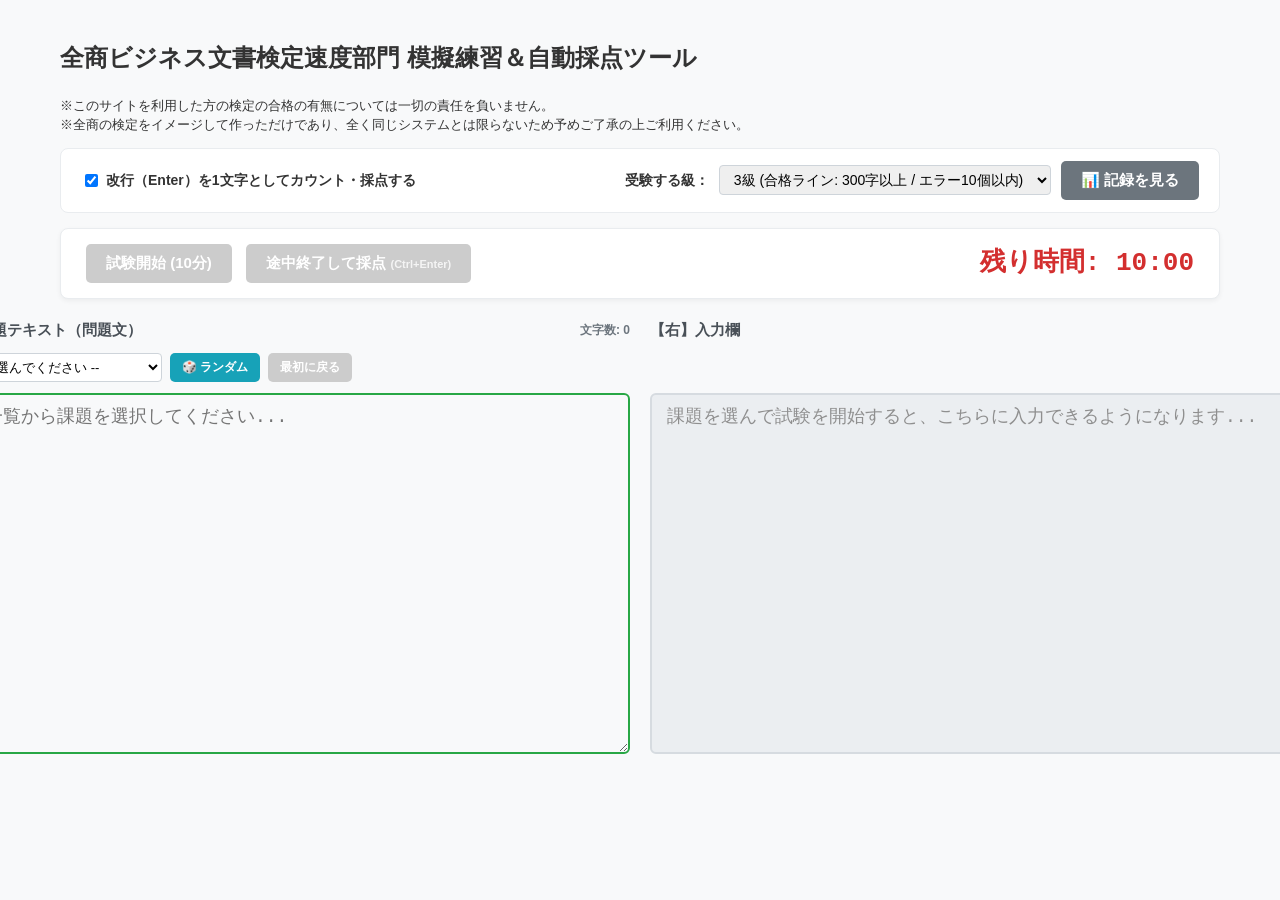
==== index.html @ 89af928d "Add files via upload" ====
<!DOCTYPE html>
<html lang="ja">

<head>
  <!--
  ==================================================
  全商速度検定 模擬練習＆自動採点ツール
  作成者: 田中孝治&池田虎太郎
  連絡先: tanaka.kouji.ox@m.ysn21.jp
  --------------------------------------------------
  【利用条件】
  ・本ツールは無償でご利用いただけますが、商用はさけてください。
  ・導入・ご利用を開始される際は、上記連絡先へ一言ご連絡をお願いいたします。
  ・学校環境に合わせたコードの改変はご自由にどうぞ。
  ・文字数やエラー数のカウントはあくまで目安です。完璧には作れないので・・・。
  ・（GitHub公開版）課題はWebページ上の一覧から選択する方式に改修。
  ==================================================
-->
  <meta charset="UTF-8">
  <meta name="author" content="山口県立徳山商工高等学校 田中孝治&池田虎太郎">
  <title>全商ビジネス文書検定 模擬練習＆自動採点ツール</title>
  <!-- 課題データ（data/tasks.js）と共通処理（js/common.js） -->
  <script src="data/tasks.js"></script>
  <script src="js/common.js"></script>
  <style>
    * {
      box-sizing: border-box;
    }

    body {
      font-family: "Helvetica Neue", Arial, "Hiragino Kaku Gothic ProN", "Hiragino Sans", Meiryo, sans-serif;
      padding: 20px;
      margin: 0 auto;
      max-width: 1200px;
      line-height: 1.5;
      background-color: #f8f9fa;
      color: #333;
    }

    .header-panel {
      display: flex;
      align-items: center;
      justify-content: space-between;
      margin-bottom: 20px;
      background: #ffffff;
      padding: 15px 25px;
      border-radius: 8px;
      box-shadow: 0 2px 5px rgba(0, 0, 0, 0.05);
      border: 1px solid #e9ecef;
    }


    /* カウントダウン強調表示 */
    #countdownOverlay {
      display: none;
      position: fixed;
      inset: 0;
      z-index: 9999;
      align-items: center;
      justify-content: center;
      background: rgba(255, 255, 255, 0.72);
      pointer-events: none;
    }

    #countdownBox {
      min-width: 360px;
      padding: 35px 55px 40px;
      text-align: center;
      background: #ffffff;
      border: 3px solid #d32f2f;
      border-radius: 18px;
      box-shadow: 0 8px 30px rgba(0, 0, 0, 0.18);
    }

    #countdownMessage {
      margin-bottom: 8px;
      font-size: 24px;
      font-weight: bold;
      color: #d32f2f;
    }

    #countdownNumber {
      font-size: 96px;
      line-height: 1;
      font-weight: 900;
      color: #d32f2f;
      font-family: monospace;
    }

    #timer {
      font-size: 26px;
      font-weight: bold;
      color: #d32f2f;
      font-family: monospace;
    }

    .btn {
      font-size: 15px;
      padding: 10px 20px;
      cursor: pointer;
      border-radius: 5px;
      border: none;
      font-weight: bold;
      transition: background-color 0.2s;
      color: white;
    }

    .btn-primary {
      background-color: #1976d2;
    }

    .btn-primary:hover {
      background-color: #1565c0;
    }

    .btn-primary:disabled {
      background-color: #ccc;
      cursor: not-allowed;
    }

    .btn-danger {
      background-color: #dc3545;
      margin-left: 10px;
    }

    .btn-danger:hover {
      background-color: #c82333;
    }

    .btn-danger:disabled {
      background-color: #ccc;
      cursor: not-allowed;
    }

    .btn-secondary {
      background-color: #6c757d;
    }

    .btn-secondary:hover {
      background-color: #5a6268;
    }

    .btn-secondary:disabled {
      background-color: #ccc;
      cursor: not-allowed;
    }

    .btn-success {
      background-color: #28a745;
    }

    .btn-success:hover {
      background-color: #218838;
    }

    .btn-info {
      background-color: #17a2b8;
    }

    .btn-info:hover {
      background-color: #138496;
    }

    .btn-info:disabled {
      background-color: #ccc;
      cursor: not-allowed;
    }

    .btn-warning-custom {
      background-color: #f39c12;
      color: white;
    }

    .btn-warning-custom:hover {
      background-color: #d68910;
    }

    .btn-warning-custom:disabled {
      background-color: #ccc;
      cursor: not-allowed;
    }

    input[type="file"] {
      font-size: 13px;
      color: #495057;
      background: #fff;
      padding: 5px;
      border: 1px solid #ced4da;
      border-radius: 4px;
      cursor: pointer;
    }

    input[type="file"]::file-selector-button {
      font-size: 13px;
      padding: 4px 10px;
      border-radius: 3px;
      border: none;
      background-color: #6c757d;
      color: white;
      cursor: pointer;
      margin-right: 8px;
      transition: background-color 0.2s;
    }

    input[type="file"]::file-selector-button:hover {
      background-color: #5a6268;
    }

    input[type="file"]:disabled {
      background-color: #e9ecef;
      cursor: not-allowed;
    }

    .settings-panel {
      margin-bottom: 15px;
      background: #fff;
      padding: 12px 20px;
      border-radius: 8px;
      border: 1px solid #e9ecef;
      display: flex;
      align-items: center;
      justify-content: space-between;
      flex-wrap: wrap;
      gap: 20px;
      font-size: 14px;
    }

    .settings-panel label {
      cursor: pointer;
      display: flex;
      align-items: center;
      gap: 5px;
      font-weight: bold;
    }

    .settings-panel select {
      padding: 5px 10px;
      font-size: 14px;
      border-radius: 4px;
      border: 1px solid #ced4da;
    }

    .cbt-container {
      display: flex;
      gap: 20px;
      width: 100%;
      justify-content: center;
    }

    .column {
      display: flex;
      flex-direction: column;
      flex: 1;
    }

    .column-title {
      font-weight: bold;
      margin-bottom: 8px;
      color: #495057;
      font-size: 15px;
      display: flex;
      justify-content: space-between;
      align-items: center;
      height: 23px;
    }

    .column-toolbar {
      margin-bottom: 8px;
      display: flex;
      gap: 8px;
      align-items: center;
      flex-wrap: wrap;
      height: 35px;
    }

    .column-toolbar select {
      padding: 5px 8px;
      font-size: 13px;
      border-radius: 4px;
      border: 1px solid #ced4da;
      background: #fff;
      min-width: 0;
      max-width: 230px;
      flex: 1;
    }

    .column-toolbar select:disabled {
      background-color: #e9ecef;
      cursor: not-allowed;
    }

    a.btn {
      text-decoration: none;
      display: inline-block;
    }

    textarea {
      width: calc(60ch + 30px + 20px) !important;
      height: 361px;
      font-size: 18px;
      line-height: 1.6;
      font-family: "MS Gothic", "MS ゴシック", "Osaka-mono", "Courier New", monospace;
      letter-spacing: 0;
      padding: 8px 15px;
      border: 2px solid #ced4da;
      border-radius: 6px;
      resize: vertical;
      white-space: pre-wrap;
      word-break: break-all;
      overflow-y: scroll;
      background-color: #ffffff;
    }

    #targetArea:read-only {
      background-color: #f8f9fa;
      color: #495057;
      border-color: #28a745;
    }

    #inputArea:focus {
      border-color: #1976d2;
      outline: none;
      box-shadow: 0 0 0 3px rgba(25, 118, 210, 0.25);
    }

    #inputArea:disabled {
      background-color: #e9ecef;
      opacity: 0.8;
    }

    #resultBox {
      margin-top: 25px;
      padding: 20px;
      background: #ffffff;
      border: 2px solid #28a745;
      border-radius: 8px;
      display: none;
      box-shadow: 0 4px 10px rgba(0, 0, 0, 0.05);
    }

    #resultBox h3 {
      margin-top: 0;
      color: #28a745;
      border-bottom: 2px solid #28a745;
      padding-bottom: 8px;
    }

    .result-grid {
      display: grid;
      grid-template-columns: repeat(auto-fit, minmax(200px, 1fr));
      gap: 15px;
      margin: 15px 0;
    }

    .result-card {
      background: #f8f9fa;
      padding: 12px;
      border-radius: 6px;
      border: 1px solid #e9ecef;
    }

    .result-card .label {
      font-size: 13px;
      color: #6c757d;
    }

    .result-card .value {
      font-size: 20px;
      font-weight: bold;
      color: #212529;
      margin-top: 5px;
    }

    .score-container {
      display: flex;
      gap: 15px;
      margin-top: 15px;
    }

    .score-box {
      flex: 2;
      font-size: 24px;
      color: #1976d2;
      font-weight: bold;
      background: #e3f2fd;
      padding: 15px;
      border-radius: 6px;
      text-align: center;
      border: 1px solid #bbdefb;
    }

    .pass-box {
      flex: 1;
      font-size: 24px;
      font-weight: bold;
      padding: 15px;
      border-radius: 6px;
      text-align: center;
      display: flex;
      align-items: center;
      justify-content: center;
      border: 1px solid #ccc;
    }

    .pass-pass {
      background-color: #d4edda;
      color: #155724;
      border-color: #c3e6cb;
    }

    .pass-fail {
      background-color: #f8d7da;
      color: #721c24;
      border-color: #f5c6cb;
    }

    .diff-section {
      margin-top: 20px;
      padding: 15px;
      background: #f8f9fa;
      border-radius: 6px;
      border: 1px solid #dee2e6;
    }

    .diff-title {
      font-weight: bold;
      margin-bottom: 10px;
      font-size: 15px;
    }

    .diff-box {
      font-family: "MS Gothic", "MS ゴシック", "Osaka-mono", monospace;
      font-size: 16px;
      line-height: 1.8;
      background: #fff;
      padding: 15px;
      border: 1px solid #ced4da;
      border-radius: 4px;
      white-space: pre-wrap;
      word-break: break-all;
      max-height: 300px;
      overflow-y: auto;
    }

    .err-mistake {
      background-color: #ffcdd2;
      color: #b71c1c;
      font-weight: bold;
      padding: 0 2px;
      border-radius: 2px;
      text-decoration: line-through;
    }

    .err-missing {
      background-color: #fff9c4;
      color: #f57f17;
      font-weight: bold;
      padding: 0 2px;
      border-radius: 2px;
    }

    .err-extra {
      background-color: #bbdefb;
      color: #0d47a1;
      font-weight: bold;
      padding: 0 2px;
      border-radius: 2px;
    }

    .legend {
      display: flex;
      gap: 15px;
      margin-bottom: 10px;
      font-size: 13px;
    }

    .legend-item {
      display: flex;
      align-items: center;
      gap: 5px;
    }

    .modal {
      display: none;
      position: fixed;
      z-index: 1000;
      left: 0;
      top: 0;
      width: 100%;
      height: 100%;
      background-color: rgba(0, 0, 0, 0.5);
      justify-content: center;
      align-items: center;
    }

    .modal-content {
      background-color: #fff;
      padding: 25px;
      border-radius: 8px;
      width: 95%;
      max-width: 900px;
      max-height: 80vh;
      overflow-y: auto;
      box-shadow: 0 4px 15px rgba(0, 0, 0, 0.2);
    }

    .modal-header {
      display: flex;
      justify-content: space-between;
      align-items: center;
      border-bottom: 1px solid #dee2e6;
      padding-bottom: 10px;
      margin-bottom: 15px;
    }

    .modal-header h3 {
      margin: 0;
      color: #333;
    }

    .close-btn {
      font-size: 24px;
      font-weight: bold;
      cursor: pointer;
      color: #aaa;
      border: none;
      background: none;
    }

    .close-btn:hover {
      color: #000;
    }

    .history-table {
      width: 100%;
      border-collapse: collapse;
      margin-top: 10px;
      font-size: 13px;
    }

    .history-table th,
    .history-table td {
      border: 1px solid #dee2e6;
      padding: 8px;
      text-align: center;
      white-space: nowrap;
    }

    .history-table th {
      background-color: #f1f3f5;
      color: #495057;
      white-space: nowrap;
    }

    .history-table tr:nth-child(even) {
      background-color: #f8f9fa;
    }

    @media (max-width: 900px) {
      .cbt-container {
        flex-direction: column;
        align-items: center;
      }

      textarea {
        width: 100% !important;
      }

      .score-container {
        flex-direction: column;
      }
    }
  </style>
</head>

<body>
  <!-- カウントダウン中のIME切り替え専用入力欄。画面には表示せず、IMEのフォーカスだけを受け取ります。 -->
  <input id="imeCheckInput" type="text" autocomplete="off" aria-hidden="true"
    style="position:fixed; left:-10000px; top:0; width:1px; height:1px; opacity:0; border:0; padding:0;"
    oninput="this.value='';" />

  <div id="countdownOverlay" aria-hidden="true">
    <div id="countdownBox">
      <div id="countdownMessage">用意…</div>
      <div id="countdownNumber">3</div>
      <div style="font-size: 16px; font-weight: bold; margin-top: 12px; color: #555;">日本語入力を確認してください</div>
    </div>
  </div>

  <h2>全商ビジネス文書検定速度部門 模擬練習＆自動採点ツール</h2>

  <p style="color: #333; font-size: 13px;">
    ※このサイトを利用した方の検定の合格の有無については一切の責任を負いません。
    <br>
    ※全商の検定をイメージして作っただけであり、全く同じシステムとは限らないため予めご了承の上ご利用ください。
  </p>

  <div class="settings-panel">
    <div style="display: flex; flex-direction: column; gap: 8px;">
      <label>
        <input type="checkbox" id="countNewline" checked onchange="updateTargetCount(); updateInputCount();">
        改行（Enter）を1文字としてカウント・採点する
      </label>
    </div>
    <div style="display: flex; align-items: center; gap: 10px; flex-wrap: wrap;">
      <label for="gradeSelect"><strong>受験する級：</strong></label>
      <select id="gradeSelect" onchange="onGradeChange()">
        <option value="3" selected>3級 (合格ライン: 300字以上 / エラー10個以内)</option>
        <option value="2">2級 (合格ライン: 450字以上 / エラー10個以内)</option>
        <option value="1">1級 (合格ライン: 700字以上 / エラー10個以内)</option>
      </select>
      <button class="btn btn-secondary" onclick="toggleHistoryModal()">📊 記録を見る</button>
    </div>
  </div>

  <div class="header-panel">
    <div>
      <button id="startBtn" class="btn btn-primary" onclick="startTest()" disabled>試験開始 (10分)</button>
      <button id="stopBtn" class="btn btn-danger" onclick="finishTest()" disabled>途中終了して採点 <span
          style="font-size: 11px; opacity: 0.8;">(Ctrl+Enter)</span></button>
      <button id="restartBtn" class="btn btn-success" onclick="restartTest()"
        style="display: none; margin-left: 10px;">もう一度練習する</button>
    </div>
    <div style="display: flex; flex-direction: column; align-items: flex-end; gap: 5px;">
      <div id="timer">残り時間: 10:00</div>
      <button id="continueBtn" class="btn btn-warning-custom" onclick="continueTyping()"
        style="display: none; font-size: 13px; padding: 4px 10px;">タイピングを続ける</button>
    </div>
  </div>

  <div class="cbt-container">
    <div class="column">
      <div class="column-title">
        <span>【左】課題テキスト（問題文）</span>
        <span id="targetCharCount" style="font-size: 12px; color: #6c757d;">文字数: 0</span>
      </div>
      <div class="column-toolbar">
        <select id="taskSelect" onchange="onTaskChange()" aria-label="課題を選ぶ"></select>
        <button id="randomBtn" class="btn btn-info" onclick="pickRandomTask()" style="font-size: 12px; padding: 6px 12px;">🎲 ランダム</button>
        <button id="backToStartBtn" class="btn btn-warning-custom" onclick="resetToTestStart()" disabled
          style="font-size: 12px; padding: 6px 12px;">最初に戻る</button>
      </div>
      <textarea id="targetArea" placeholder="上の一覧から課題を選択してください..." readonly></textarea>
    </div>

    <div class="column">
      <div class="column-title">
        <span>【右】入力欄</span>
        <span id="inputCharCount" style="font-size: 12px; color: #6c757d;">文字数: 0</span>
      </div>
      <div class="column-toolbar" style="visibility: hidden;"></div>
      <textarea id="inputArea" placeholder="課題を選んで試験を開始すると、こちらに入力できるようになります..." disabled oninput="updateInputCount()"
        onkeyup="checkAutoScroll()" onclick="checkAutoScroll()"
        onpaste="return false;" oncopy="return false;" oncut="return false;" oncontextmenu="return false;"></textarea>
    </div>
  </div>

  <div id="resultBox">
    <h3>【採点結果】</h3>
    <p id="statusText" style="font-weight: bold; font-size: 16px;"></p>

    <div class="result-grid">
      <div class="result-card">
        <div class="label">純字数（得点）</div>
        <div class="value"><span id="resTotal">0</span> 文字</div>
      </div>
      <div class="result-card" style="border-color: #f5c6cb; background-color: #f8d7da;">
        <div class="label" style="color: #721c24;">総エラー数（減点）</div>
        <div class="value" style="color: #721c24;"><span id="resErrors">0</span> 個</div>
      </div>
      <div class="result-card">
        <div class="label">総字数（打った文字数）</div>
        <div class="value"><span id="resInputLen">0</span> 文字</div>
      </div>
    </div>

    <div class="score-container">
      <div class="score-box">
        得点: <span id="finalScore">0</span> 文字
      </div>
      <div id="passBox" class="pass-box">
        判定: <span id="passStatus">-</span>
      </div>
    </div>

    <div class="diff-section">
      <div class="diff-title">【入力結果のエラー照合】</div>
      <div class="legend">
        <div class="legend-item"><span class="err-mistake">赤色</span>：誤字 (間違えて打ち込んだ文字)</div>
        <div class="legend-item"><span class="err-missing">黄色</span>：脱字 (抜け落ちた問題文の文字)</div>
        <div class="legend-item"><span class="err-extra">青色</span>：余分字 (余分に入力された文字)</div>
      </div>
      <div id="diffDisplay" class="diff-box"></div>
    </div>

    <p style="font-size: 13px; color: #666; margin-top: 10px; text-align: center;">
      ※得点 ＝ 総字数 − (エラー数 × 1)<br>
      ※エラー数が10個以内かつ総字数が選択した級の基準字数−10字（3級:300字, 2級:450字, 1級:700字）以上だと合格となります。<br>
      ※エラー判定は必ずしも合っているとは限りません。予めご了承ください。
    </p>
  </div>

  <div id="historyModal" class="modal">
    <div class="modal-content">
      <div class="modal-header">
        <h3>過去の練習記録一覧</h3>
        <button class="close-btn" onclick="toggleHistoryModal()">&times;</button>
      </div>
      <div id="historyBody"></div>
      <div style="margin-top: 20px; text-align: right;">
        <button class="btn btn-danger" onclick="clearHistory()"
          style="font-size: 13px; padding: 6px 12px;">記録をすべて削除</button>
      </div>
    </div>
  </div>

  <div id="customAlertModal" class="modal">
    <div class="modal-content" style="max-width: 440px;">
      <div class="modal-header">
        <h3 id="customAlertTitle">お知らせ</h3>
      </div>
      <p id="customAlertMessage" style="white-space: pre-wrap; font-size: 14px; line-height: 1.8; margin: 0;"></p>
      <div style="margin-top: 22px; text-align: right; display: flex; gap: 10px; justify-content: flex-end;">
        <button id="customAlertCancelBtn" class="btn btn-secondary" style="display:none;">キャンセル</button>
        <button id="customAlertOkBtn" class="btn btn-primary">OK</button>
      </div>
    </div>
  </div>

  <div id="mirrorDiv" style="position:absolute; top:-9999px; left:-9999px; visibility:hidden; white-space:pre-wrap; word-break:break-all;"></div>

  <script>
    let timeLeft = 600;
    let timerId = null;
    let readyInterval = null;
    let currentSourceLabel = "";
    let isTargetLocked = false;
    let isTimeUp = false;
    let targetScrollBlockIndex = 0;
    let checkpointRecordSaved = false;

    // ==================================================
    // オリジナルのアラート／確認ダイアログ（ブラウザ標準の alert / confirm の代わり）
    // ==================================================
    function showCustomModal(message, isConfirm, title) {
      return new Promise((resolve) => {
        const modal = document.getElementById("customAlertModal");
        const titleEl = document.getElementById("customAlertTitle");
        const msgEl = document.getElementById("customAlertMessage");
        const okBtn = document.getElementById("customAlertOkBtn");
        const cancelBtn = document.getElementById("customAlertCancelBtn");

        titleEl.innerText = title || (isConfirm ? "確認" : "お知らせ");
        msgEl.innerText = message;
        cancelBtn.style.display = isConfirm ? "inline-block" : "none";
        modal.style.display = "flex";

        function cleanup(result) {
          modal.style.display = "none";
          okBtn.removeEventListener("click", onOk);
          cancelBtn.removeEventListener("click", onCancel);
          resolve(result);
        }
        function onOk() { cleanup(true); }
        function onCancel() { cleanup(false); }

        okBtn.addEventListener("click", onOk);
        cancelBtn.addEventListener("click", onCancel);
        okBtn.focus();
      });
    }

    function customAlert(message, title) {
      return showCustomModal(message, false, title);
    }

    function customConfirm(message, title) {
      return showCustomModal(message, true, title);
    }

    document.addEventListener("DOMContentLoaded", () => {
      populateTaskSelect("");
      applyTaskFromUrl();

      const targetArea = document.getElementById("targetArea");
      const inputArea = document.getElementById("inputArea");
      let isSyncing = false;

      const observer = new ResizeObserver(entries => {
        if (isSyncing) return;
        for (let entry of entries) {
          isSyncing = true;
          const currentHeight = entry.target.style.height;
          if (entry.target === targetArea) {
            inputArea.style.height = currentHeight;
          } else {
            targetArea.style.height = currentHeight;
          }
          requestAnimationFrame(() => {
            isSyncing = false;
          });
        }
      });

      observer.observe(targetArea);
      observer.observe(inputArea);

      // ==================================================
      // 採点後の見比べ用：スクロール同期
      // 入力欄が無効化されている間（＝タイピング中ではなく、
      // 結果を見比べている間）は、どちらかをスクロールすると
      // もう一方も同じ位置まで一緒にスクロールする。
      // タイピング中（inputAreaが有効な間）は、既存の
      // checkAutoScroll()による自動追従を優先するため同期しない。
      //
      // ※以前はグローバルな1つのフラグで「同期処理中は両方の
      //   scrollイベントを無視」していたため、素早く連続して
      //   スクロールされた際にユーザー操作によるscrollイベントまで
      //   取り逃してしまい、ラグ（ズレ）が生じていた。
      //   ここでは「自分がプログラムで書き込んだ直後の1回分の
      //   scrollイベントだけ」を無視する方式にし、遅延なく
      //   即時・確実に同じ位置まで反映されるようにしている。
      // ==================================================
      let ignoreNextTargetScroll = false;
      let ignoreNextInputScroll = false;

      targetArea.addEventListener("scroll", () => {
        if (ignoreNextTargetScroll) {
          ignoreNextTargetScroll = false;
          return;
        }
        if (!inputArea.disabled) return;
        ignoreNextInputScroll = true;
        inputArea.scrollTop = targetArea.scrollTop;
      });

      inputArea.addEventListener("scroll", () => {
        if (ignoreNextInputScroll) {
          ignoreNextInputScroll = false;
          return;
        }
        if (!inputArea.disabled) return;
        ignoreNextTargetScroll = true;
        targetArea.scrollTop = inputArea.scrollTop;
      });

      document.addEventListener("keydown", (e) => {
        if (e.ctrlKey && e.key === "Enter") {
          const stopBtn = document.getElementById("stopBtn");
          if (!stopBtn.disabled && stopBtn.style.display !== "none") {
            e.preventDefault();
            finishTest();
          }
        }
      });
    });

    // ==================================================
    // 課題の選択（data/tasks.js の課題をWeb上で選ぶ）
    // value の形式:  "b:<級>:<番号>"
    // ==================================================
    function getBuiltinTasks(grade) {
      const all = window.ZENSHO_TASKS || {};
      return all[String(grade)] || [];
    }

    function populateTaskSelect(selectedValue) {
      const sel = document.getElementById("taskSelect");
      const grade = parseInt(document.getElementById("gradeSelect").value, 10);
      sel.innerHTML = "";

      const first = document.createElement("option");
      first.value = "";
      first.textContent = "-- 課題を選んでください --";
      sel.appendChild(first);

      const tasks = getBuiltinTasks(grade);
      const g1 = document.createElement("optgroup");
      g1.label = `${grade}級の課題（${tasks.length}件）`;
      tasks.forEach(t => {
        const o = document.createElement("option");
        o.value = `b:${grade}:${t.no}`;
        o.textContent = `第${t.no}回`;
        g1.appendChild(o);
      });
      sel.appendChild(g1);

      sel.value = selectedValue || "";
      if (sel.value !== (selectedValue || "")) sel.value = "";
    }

    function setSelectorsDisabled(disabled) {
      ["taskSelect", "gradeSelect", "randomBtn"].forEach(id => {
        document.getElementById(id).disabled = disabled;
      });
    }

    function clearTarget() {
      document.getElementById("targetArea").value = "";
      currentSourceLabel = "";
      isTargetLocked = false;
      document.getElementById("startBtn").disabled = true;
      updateTargetCount();
    }

    // 級を変えたら、その級の課題一覧に切り替える
    function onGradeChange() {
      populateTaskSelect("");
      clearTarget();
    }

    function onTaskChange() {
      const value = document.getElementById("taskSelect").value;
      if (!value) {
        clearTarget();
        return;
      }
      const parts = value.split(":");
      if (parts[0] === "b") {
        const grade = parseInt(parts[1], 10);
        const task = getBuiltinTasks(grade).find(t => t.no === parts[2]);
        if (!task) { clearTarget(); return; }
        applyTarget(task.text, `第${task.no}回`);
      }
    }

    function pickRandomTask() {
      const grade = parseInt(document.getElementById("gradeSelect").value, 10);
      const tasks = getBuiltinTasks(grade);
      if (tasks.length === 0) return;
      const t = tasks[Math.floor(Math.random() * tasks.length)];
      document.getElementById("taskSelect").value = `b:${grade}:${t.no}`;
      onTaskChange();
    }

    // 課題文を整えて左欄に表示し、試験開始できる状態にする。
    function applyTarget(rawText, label) {
      const area = document.getElementById("targetArea");
      area.value = ZenshoCommon.prepareTarget(rawText);
      area.scrollTop = 0;
      updateTargetCount();

      currentSourceLabel = label;
      isTargetLocked = true;
      document.getElementById("startBtn").disabled = false;
    }

    // URLの ?task=b:3:01 で課題を直接指定できる
    function applyTaskFromUrl() {
      const value = new URLSearchParams(location.search).get("task");
      if (!value) return;
      if (value.startsWith("b:")) {
        const g = value.split(":")[1];
        if (["1", "2", "3"].includes(g)) document.getElementById("gradeSelect").value = g;
      }
      populateTaskSelect(value);
      if (document.getElementById("taskSelect").value) onTaskChange();
    }

    function getNormalizedText(elementId) {
      const countNewline = document.getElementById("countNewline").checked;
      let text = document.getElementById(elementId).value;
      if (!countNewline) {
        text = text.replace(/\r?\n/g, "");
      } else {
        text = text.replace(/\r\n/g, "\n").replace(/\r/g, "\n");
      }
      return text;
    }

    function updateTargetCount() {
      const text = getNormalizedText("targetArea");
      document.getElementById("targetCharCount").innerText = `文字数: ${text.length}`;
    }

    function getCurrentCursorLineIndex(textarea) {
      const mirror = document.getElementById("mirrorDiv");
      const computed = window.getComputedStyle(textarea);

      mirror.style.width = computed.width;
      mirror.style.fontFamily = computed.fontFamily;
      mirror.style.fontSize = computed.fontSize;
      mirror.style.lineHeight = computed.lineHeight;
      mirror.style.padding = computed.padding;
      mirror.style.border = computed.border;
      mirror.style.boxSizing = computed.boxSizing;

      const caretPos = textarea.selectionStart !== undefined ? textarea.selectionStart : textarea.value.length;
      const textBefore = textarea.value.substring(0, caretPos);

      mirror.textContent = textBefore;
      const span = document.createElement("span");
      span.textContent = "|";
      mirror.appendChild(span);

      const fontSize = parseFloat(computed.fontSize);
      const lineHeight = computed.lineHeight === "normal" ? fontSize * 1.6 : parseFloat(computed.lineHeight);
      const spanTop = span.offsetTop - parseFloat(computed.paddingTop || 0);
      const currentLineIndex = Math.max(0, Math.round(spanTop / lineHeight));

      return currentLineIndex;
    }

    function checkAutoScroll() {
      const inputArea = document.getElementById("inputArea");
      const targetArea = document.getElementById("targetArea");

      const computed = window.getComputedStyle(inputArea);
      const fontSize = parseFloat(computed.fontSize);
      const lineHeight = computed.lineHeight === "normal" ? fontSize * 1.6 : parseFloat(computed.lineHeight);

      const paddingTop = parseFloat(computed.paddingTop || 0);
      const paddingBottom = parseFloat(computed.paddingBottom || 0);
      const visibleHeight = inputArea.clientHeight - paddingTop - paddingBottom;
      const visibleLines = Math.max(1, Math.floor(visibleHeight / lineHeight));

      const currentLineIndex = getCurrentCursorLineIndex(inputArea);

      const overflowLines = currentLineIndex - (visibleLines - 1);

      let requiredBlock = 0;
      if (overflowLines > 0) {
        requiredBlock = Math.ceil(overflowLines / 4);
      }

      // ブロック単位の計算には端数の誤差が出ることがあるため、
      // スクロール可能な最大値でクランプし、下端を必ず超えないようにする
      const maxScrollTop = Math.max(0, targetArea.scrollHeight - targetArea.clientHeight);
      let targetScrollTop = Math.min(requiredBlock * 4 * lineHeight, maxScrollTop);

      // 自動スクロールは常に4行ずつ行う。
      // 入力末尾に到達しても一気に最下部へ移動せず、
      // 4行分ずつ順番にスクロールする。

      if (requiredBlock !== targetScrollBlockIndex || Math.round(targetArea.scrollTop) !== Math.round(targetScrollTop)) {
        targetScrollBlockIndex = requiredBlock;
        targetArea.scrollTo({
          top: targetScrollTop,
          behavior: 'smooth'
        });
      }
    }

    function updateInputCount() {
      const text = getNormalizedText("inputArea");
      document.getElementById("inputCharCount").innerText = `文字数: ${text.length}`;
      checkAutoScroll();
    }

    function startTest() {
      if (!isTargetLocked) {
        customAlert("Wordファイルを選択してください。");
        return;
      }

      document.getElementById("startBtn").disabled = true;
      document.getElementById("stopBtn").disabled = true;
      document.getElementById("backToStartBtn").disabled = false;
      document.getElementById("restartBtn").style.display = "none";
      document.getElementById("continueBtn").style.display = "none";
      setSelectorsDisabled(true);
      document.getElementById("countNewline").disabled = true;
      document.getElementById("inputArea").value = "";
      document.getElementById("targetArea").scrollTop = 0;
      document.getElementById("inputArea").scrollTop = 0;
      targetScrollBlockIndex = 0;
      document.getElementById("resultBox").style.display = "none";
      updateInputCount();
      isTimeUp = false;
      checkpointRecordSaved = false;
      resetStopBtnLabel();

      // カウントダウン中は通常の入力欄ではなく、IME確認専用の入力欄に
      // フォーカスを移します。これにより「半角/全角」キーでIMEを切り替えられます。
      // 入力された文字は即座に消すため、練習本文には入りません。
      const inputArea = document.getElementById("inputArea");
      const imeCheckInput = document.getElementById("imeCheckInput");
      inputArea.disabled = true;
      inputArea.readOnly = false;
      imeCheckInput.value = "";
      imeCheckInput.focus();

      let countdown = 3;
      const countdownOverlay = document.getElementById("countdownOverlay");
      const countdownNumber = document.getElementById("countdownNumber");
      countdownOverlay.style.display = "flex";
      countdownNumber.innerText = countdown;
      document.getElementById("timer").innerText = `用意... ${countdown}（日本語入力を確認）`;

      readyInterval = setInterval(() => {
        countdown--;
        if (countdown > 0) {
          countdownNumber.innerText = countdown;
          document.getElementById("timer").innerText = `用意... ${countdown}（日本語入力を確認）`;
        } else {
          clearInterval(readyInterval);
          readyInterval = null;
          countdownOverlay.style.display = "none";
          timeLeft = 600;
          document.getElementById("timer").innerText = "残り時間: 10:00";
          document.getElementById("inputArea").disabled = false;
          document.getElementById("inputArea").readOnly = false;
          document.getElementById("stopBtn").disabled = false;
          document.getElementById("backToStartBtn").disabled = false;
          document.getElementById("inputArea").focus();

          timerId = setInterval(updateTimer, 1000);
        }
      }, 1000);
    }

    function updateTimer() {
      timeLeft--;

      if (timeLeft >= 0) {
        let min = Math.floor(timeLeft / 60);
        let sec = timeLeft % 60;
        document.getElementById("timer").innerText = `残り時間: ${min}:${sec < 10 ? '0' : ''}${sec}`;
      } else {
        let overSeconds = Math.abs(timeLeft);
        let min = Math.floor(overSeconds / 60);
        let sec = overSeconds % 60;
        document.getElementById("timer").innerText = `超過時間: ${min}:${sec < 10 ? '0' : ''}${sec}`;
      }

      if (timeLeft === 0) {
        // 10分経過時点でいったんタイピングを停止し、
        // その時点の内容で自動的に採点する。
        // 続きを打つかどうかは「タイピングを続ける」ボタンが押されるまで待つ。
        isTimeUp = true;
        if (timerId) {
          clearInterval(timerId);
          timerId = null;
        }
        document.getElementById("inputArea").disabled = true;
        document.getElementById("backToStartBtn").disabled = true;
        document.getElementById("continueBtn").style.display = "inline-block";

        // 10分経過時点のチェックポイント採点（続けてタイピング可能な状態を維持する）
        finishTest(true, true);
      }
    }

    function resetToTestStart() {
      if (timerId) {
        clearInterval(timerId);
        timerId = null;
      }
      if (readyInterval) {
        clearInterval(readyInterval);
        readyInterval = null;
      }
      document.getElementById("countdownOverlay").style.display = "none";

      const inputArea = document.getElementById("inputArea");
      inputArea.value = "";
      inputArea.disabled = true;
      document.getElementById("targetArea").scrollTop = 0;
      inputArea.scrollTop = 0;
      targetScrollBlockIndex = 0;
      updateInputCount();

      timeLeft = 600;
      document.getElementById("timer").innerText = "残り時間: 10:00";

      document.getElementById("startBtn").style.display = "inline-block";
      document.getElementById("startBtn").disabled = false;
      document.getElementById("stopBtn").disabled = true;
      document.getElementById("backToStartBtn").disabled = true;
      document.getElementById("restartBtn").style.display = "none";
      document.getElementById("continueBtn").style.display = "none";
      document.getElementById("resultBox").style.display = "none";

      setSelectorsDisabled(false);
      document.getElementById("countNewline").disabled = false;
      isTimeUp = false;
      checkpointRecordSaved = false;
      resetStopBtnLabel();
    }

    function restartTest() {
      document.getElementById("inputArea").value = "";
      document.getElementById("inputArea").disabled = true;
      document.getElementById("targetArea").scrollTop = 0;
      document.getElementById("inputArea").scrollTop = 0;
      targetScrollBlockIndex = 0;
      updateInputCount();
      document.getElementById("resultBox").style.display = "none";
      document.getElementById("timer").innerText = "残り時間: 10:00";

      document.getElementById("startBtn").style.display = "inline-block";
      document.getElementById("startBtn").disabled = false;
      document.getElementById("stopBtn").style.display = "inline-block";
      document.getElementById("stopBtn").disabled = true;
      document.getElementById("backToStartBtn").disabled = true;
      document.getElementById("restartBtn").style.display = "none";
      document.getElementById("continueBtn").style.display = "none";

      setSelectorsDisabled(false);
      document.getElementById("countNewline").disabled = false;
      isTimeUp = false;
      checkpointRecordSaved = false;
      resetStopBtnLabel();
    }

    function continueTyping() {
      isTimeUp = false;
      document.getElementById("inputArea").disabled = false;
      document.getElementById("inputArea").focus();
      document.getElementById("continueBtn").style.display = "none";
      document.getElementById("stopBtn").disabled = false;
      document.getElementById("stopBtn").style.display = "inline-block";
      document.getElementById("backToStartBtn").disabled = false;
      document.getElementById("restartBtn").style.display = "none";

      // 続けてタイピングする場合は、直前の10分経過時点の採点結果をいったん隠す。
      document.getElementById("resultBox").style.display = "none";

      // 続けてタイピングしている間は「途中終了して採点」ではなく
      // 「終了して採点」という表記に変更する（既に10分は経過済みのため）。
      document.getElementById("stopBtn").innerHTML =
        '終了して採点 <span style="font-size: 11px; opacity: 0.8;">(Ctrl+Enter)</span>';

      // 「継続して打つ」が押されたら、超過時間のカウントを再開する。
      if (timerId) {
        clearInterval(timerId);
      }
      timerId = setInterval(updateTimer, 1000);
    }

    // 「終了して採点」に変更したボタン文言を、初期状態の
    // 「途中終了して採点」に戻す（新しい試験の開始時に使用）。
    function resetStopBtnLabel() {
      document.getElementById("stopBtn").innerHTML =
        '途中終了して採点 <span style="font-size: 11px; opacity: 0.8;">(Ctrl+Enter)</span>';
    }

    // 採点前に「お手本側と同じルール」で無駄な改行を自動削除する。
    // これにより、行末に誤ってEnterを押しただけの改行などが
    // エラーとしてカウントされないようにする。
    function normalizeInputBeforeScoring() {
      const inputArea = document.getElementById("inputArea");
      let text = inputArea.value;

      // 改行コードを統一
      text = ZenshoCommon.normalizeNewlines(text);

      // 課題文の整形時に使っている「無駄な改行」の削除ルールをそのまま使用
      text = ZenshoCommon.joinBrokenLines(text);

      // お手本側でも末尾の改行は削除しているため、入力側も削除
      text = text.replace(/\n+$/, "");

      inputArea.value = text;
      return text;
    }

    function finishTest(isTimeoutCall = false, atCheckpoint = false) {
      if (timerId) {
        clearInterval(timerId);
        timerId = null;
      }
      if (readyInterval) {
        clearInterval(readyInterval);
        readyInterval = null;
      }

      document.getElementById("inputArea").disabled = true;

      if (atCheckpoint) {
        // 10分経過時点のチェックポイント採点。
        // 「タイピングを続ける」で再開できる状態を保つため、
        // 開始・終了ボタンや課題ファイル欄の状態はここでは変更しない。
        document.getElementById("stopBtn").style.display = "none";
        document.getElementById("stopBtn").disabled = true;
        document.getElementById("backToStartBtn").disabled = true;
        document.getElementById("restartBtn").style.display = "inline-block";
        document.getElementById("continueBtn").style.display = "inline-block";
      } else {
        document.getElementById("startBtn").style.display = "inline-block";
        document.getElementById("startBtn").disabled = true;
        document.getElementById("stopBtn").style.display = "none";
        document.getElementById("backToStartBtn").disabled = true;
        document.getElementById("restartBtn").style.display = "inline-block";

        setSelectorsDisabled(false);
        document.getElementById("countNewline").disabled = false;
      }

      let timeString = "";
      let elapsed = 600 - timeLeft;
      let min = Math.floor(Math.abs(elapsed) / 60);
      let sec = Math.abs(elapsed) % 60;
      let minSecStr = `${min}:${sec < 10 ? '0' : ''}${sec}`;

      // 10分経過後に「タイピングを続ける」を押した場合、
      // timeLeft は 0 からマイナス方向へ進むため、
      // 超過時間は elapsed ではなく「10分を超えた分」だけを表示する。
      let overtimeSeconds = Math.max(0, Math.abs(timeLeft));
      let overtimeMin = Math.floor(overtimeSeconds / 60);
      let overtimeSec = overtimeSeconds % 60;
      let overtimeStr = `${overtimeMin}:${overtimeSec < 10 ? '0' : ''}${overtimeSec}`;

      if (atCheckpoint) {
        timeString = "10:00 (自動採点)";
        document.getElementById("timer").innerText = `かかった時間: ${timeString}`;
      } else if (elapsed <= 600 && !isTimeoutCall) {
        timeString = `${minSecStr} (途中終了)`;
        document.getElementById("timer").innerText = `かかった時間: ${timeString}`;
      } else {
        // 例：10分10秒経過 →「10:00 + 超過 00:10」
        timeString = `10:00 + 超過 ${overtimeStr}`;
        document.getElementById("timer").innerText = `合計時間: ${timeString}`;
      }

      const target = getNormalizedText("targetArea");
      // 途中終了・10分経過後の終了・10分経過後に継続してからの終了、
      // いずれの場合も採点直前に無駄な改行を自動削除する。
      normalizeInputBeforeScoring();
      const input = getNormalizedText("inputArea");
      updateInputCount();
      const selectedGrade = parseInt(document.getElementById("gradeSelect").value, 10);

      const result = scoreZenshoTyping(target, input, selectedGrade);

      document.getElementById("resTotal").innerText = result.pureLength;
      document.getElementById("resErrors").innerText = result.totalErrors;
      document.getElementById("resInputLen").innerText = result.inputLength;
      document.getElementById("finalScore").innerText = result.netSpeed;

      // 10分経過後に「タイピングを続ける」で継続入力してから採点した場合は、
      // 合否の判定そのものを行わない（正規の10分間で測っていないため）。
      const isOvertimeFinal = !atCheckpoint && (elapsed > 600 || isTimeoutCall);

      const passBox = document.getElementById("passBox");
      const passStatus = document.getElementById("passStatus");
      if (isOvertimeFinal) {
        passBox.className = "pass-box";
        passStatus.innerText = "-";
      } else if (result.isPass) {
        passBox.className = "pass-box pass-pass";
        passStatus.innerText = "合格";
      } else {
        passBox.className = "pass-box pass-fail";
        passStatus.innerText = "不合格";
      }

      document.getElementById("diffDisplay").innerHTML = result.diffHtml;

      document.getElementById("statusText").innerText = atCheckpoint
        ? "10分経過したため自動採点しました。続けて入力する場合は「タイピングを続ける」を押してください。"
        : (isOvertimeFinal ? "タイムアップ後の継続練習お疲れ様でした！" : "途中終了して採点しました。");
      document.getElementById("resultBox").style.display = "block";

      // 10分経過時点の自動採点記録を保存している場合、
      // その後に続けてタイピングして終了したときは、
      // 10分時点の記録を削除し、超過後の最終結果だけを残す。
      if (isOvertimeFinal && checkpointRecordSaved) {
        removeLatestCheckpointRecord();
      }

      saveRecord({
        date: new Date().toLocaleString(),
        source: `${currentSourceLabel} (${selectedGrade}級)`,
        timeStr: timeString,
        mistakes: result.mistakesCount,
        missing: result.missingCount,
        extra: result.extraCount,
        errors: result.totalErrors,
        scoreText: `${result.netSpeed}字`,
        passText: isOvertimeFinal ? "-" : (result.isPass ? "合格" : "不合格")
      });

      if (atCheckpoint) {
        checkpointRecordSaved = true;
      } else {
        checkpointRecordSaved = false;
      }
    }

    // このHTMLファイルの保存場所（URL）ごとに履歴を分けて保存するためのキーを生成する。
    // 同じファイル名でも、置いてある場所（パス）が違えば別の記録として扱われる。
    function getHistoryStorageKey() {
      return "zensho_typing_history::" + location.href;
    }

    function saveRecord(recordData) {
      let history = JSON.parse(localStorage.getItem(getHistoryStorageKey()) || "[]");
      history.unshift(recordData);
      localStorage.setItem(getHistoryStorageKey(), JSON.stringify(history));
    }

    function removeLatestCheckpointRecord() {
      let history = JSON.parse(localStorage.getItem(getHistoryStorageKey()) || "[]");

      // 直前に保存した「10:00 (自動採点)」の記録だけを削除する。
      // 課題名・級も一致させ、別の試験の記録は削除しない。
      const targetSource = `${currentSourceLabel} (${document.getElementById("gradeSelect").value}級)`;
      const index = history.findIndex(item =>
        item &&
        item.timeStr === "10:00 (自動採点)" &&
        item.source === targetSource
      );

      if (index !== -1) {
        history.splice(index, 1);
        localStorage.setItem(getHistoryStorageKey(), JSON.stringify(history));
      }
    }

    function toggleHistoryModal() {
      const modal = document.getElementById("historyModal");
      if (!modal) return;

      if (modal.style.display === "flex") {
        modal.style.display = "none";
      } else {
        try {
          renderHistoryTable();
        } catch (e) {
          console.error("履歴の描画中にエラーが発生しました:", e);
        }
        modal.style.display = "flex";
      }
    }

    function renderHistoryTable() {
      const historyBody = document.getElementById("historyBody");
      let history = JSON.parse(localStorage.getItem(getHistoryStorageKey()) || "[]");

      if (history.length === 0) {
        historyBody.innerHTML = "<p style='text-align: center; color: #666;'>まだ記録がありません。</p>";
        return;
      }

      let html = `
        <table class="history-table">
          <thead>
            <tr>
              <th>日時</th>
              <th>課題 / 級</th>
              <th>終了状態</th>
              <th>誤字</th>
              <th>脱字</th>
              <th>余分字</th>
              <th>総エラー</th>
              <th>得点（純字数）</th>
              <th>判定</th>
            </tr>
          </thead>
          <tbody>
      `;

      history.forEach(item => {
        let badgeColor = item.passText === "合格" ? "color: #155724; font-weight: bold;" :
          (item.passText === "不合格" ? "color: #721c24; font-weight: bold;" : "color: #6c757d; font-weight: bold;");
        html += `
          <tr>
            <td>${item.date || "-"}</td>
            <td style="text-align: left; word-break: break-all;">${escapeHtml(item.source || "-")}</td>
            <td>${item.timeStr || "-"}</td>
            <td>${item.mistakes || 0}</td>
            <td>${item.missing || 0}</td>
            <td>${item.extra || 0}</td>
            <td>${item.errors || 0}</td>
            <td><strong>${item.scoreText || "0字"}</strong></td>
            <td style="${badgeColor}">${item.passText || "-"}</td>
          </tr>
        `;
      });

      html += `</tbody></table>`;
      historyBody.innerHTML = html;
    }

    function clearHistory() {
      customConfirm("過去の記録をすべて削除してもよろしいですか？").then((ok) => {
        if (ok) {
          localStorage.removeItem(getHistoryStorageKey());
          renderHistoryTable();
        }
      });
    }

    function scoreZenshoTyping(target, input, grade) {
      if (input.length === 0) {
        return { pureLength: 0, totalErrors: 0, inputLength: 0, netSpeed: 0, mistakesCount: 0, missingCount: 0, extraCount: 0, isPass: false, diffHtml: "入力がありません。" };
      }

      let tIdx = 0;
      let iIdx = 0;
      let mLen = target.length;
      let iLen = input.length;

      let rawDiffItems = [];
      let mistakesCount = 0;
      let missingCount = 0;
      let extraCount = 0;

      while (iIdx < iLen || tIdx < mLen) {
        if (iIdx >= iLen && tIdx < mLen) {
          break;
        }

        if (tIdx < mLen && iIdx < iLen && target[tIdx] === input[iIdx]) {
          rawDiffItems.push({ type: 'match', text: input[iIdx] });
          tIdx++;
          iIdx++;
        } else {
          let foundInTarget = -1;
          let foundInInput = -1;
          let searchLimit = 5;

          for (let step = 1; step <= searchLimit; step++) {
            if (iIdx + step < iLen && tIdx < mLen && input[iIdx + step] === target[tIdx]) {
              foundInInput = step;
              break;
            }
            if (tIdx + step < mLen && iIdx < iLen && target[tIdx + step] === input[iIdx]) {
              foundInTarget = step;
              break;
            }
          }

          if (foundInInput !== -1 && (foundInTarget === -1 || foundInInput <= foundInTarget)) {
            for (let s = 0; s < foundInInput; s++) {
              extraCount++;
              rawDiffItems.push({ type: 'ins', text: input[iIdx] });
              iIdx++;
            }
          } else if (foundInTarget !== -1) {
            for (let s = 0; s < foundInTarget; s++) {
              missingCount++;
              rawDiffItems.push({ type: 'del', text: target[tIdx] });
              tIdx++;
            }
          } else {
            if (tIdx < mLen && iIdx < iLen) {
              mistakesCount++;
              rawDiffItems.push({ type: 'sub', text: input[iIdx], orig: target[tIdx] });
              tIdx++;
              iIdx++;
            } else if (iIdx < mLen) {
              extraCount++;
              rawDiffItems.push({ type: 'ins', text: input[iIdx] });
              iIdx++;
            }
          }
        }
      }

      let totalErrors = mistakesCount + missingCount + extraCount;
      let netSpeed = Math.max(0, iLen - totalErrors);
      let pureLength = netSpeed;

      let diffHtml = "";
      if (rawDiffItems.length > 0) {
        let currentGroup = { type: rawDiffItems[0].type, text: rawDiffItems[0].text, origs: [rawDiffItems[0].orig] };

        for (let idx = 1; idx < rawDiffItems.length; idx++) {
          let item = rawDiffItems[idx];
          if (item.type === currentGroup.type) {
            currentGroup.text += item.text;
            if (item.orig) currentGroup.origs.push(item.orig);
          } else {
            diffHtml += renderDiffGroup(currentGroup);
            currentGroup = { type: item.type, text: item.text, origs: [item.orig] };
          }
        }
        diffHtml += renderDiffGroup(currentGroup);
      }

      let requiredChars = 310;
      if (grade === 2) requiredChars = 460;
      if (grade === 1) requiredChars = 710;

      // 合格条件：打った文字数が（級の基準字数 − 10）以上、かつエラー数が10個以内。
      // （3級:300字以上, 2級:450字以上, 1級:700字以上）
      const isPass = (totalErrors <= 10) && (iLen >= requiredChars - 10);

      return {
        pureLength: pureLength,
        totalErrors: totalErrors,
        inputLength: iLen,
        netSpeed: netSpeed,
        mistakesCount: mistakesCount,
        missingCount: missingCount,
        extraCount: extraCount,
        isPass: isPass,
        diffHtml: diffHtml
      };
    }

    function renderDiffGroup(group) {
      if (group.type === 'match') {
        return escapeHtml(group.text);
      } else if (group.type === 'sub') {
        let origStr = group.origs.join("");
        return `<span class="err-mistake" title="誤字 (本来: ${escapeHtml(origStr)})">${escapeHtml(group.text)}</span>`;
      } else if (group.type === 'del') {
        return `<span class="err-missing" title="脱字">[抜け: ${escapeHtml(group.text)}]</span>`;
      } else if (group.type === 'ins') {
        return `<span class="err-extra" title="余分字">${escapeHtml(group.text)}</span>`;
      }
      return "";
    }

    function escapeHtml(str) {
      if (typeof str !== "string") str = String(str || "");
      if (str === "\n") return "↵<br>";
      return str
        .replace(/&/g, "&amp;")
        .replace(/</g, "&lt;")
        .replace(/>/g, "&gt;")
        .replace(/"/g, "&quot;")
        .replace(/'/g, "&#039;");
    }
  </script>

</body>

</html>
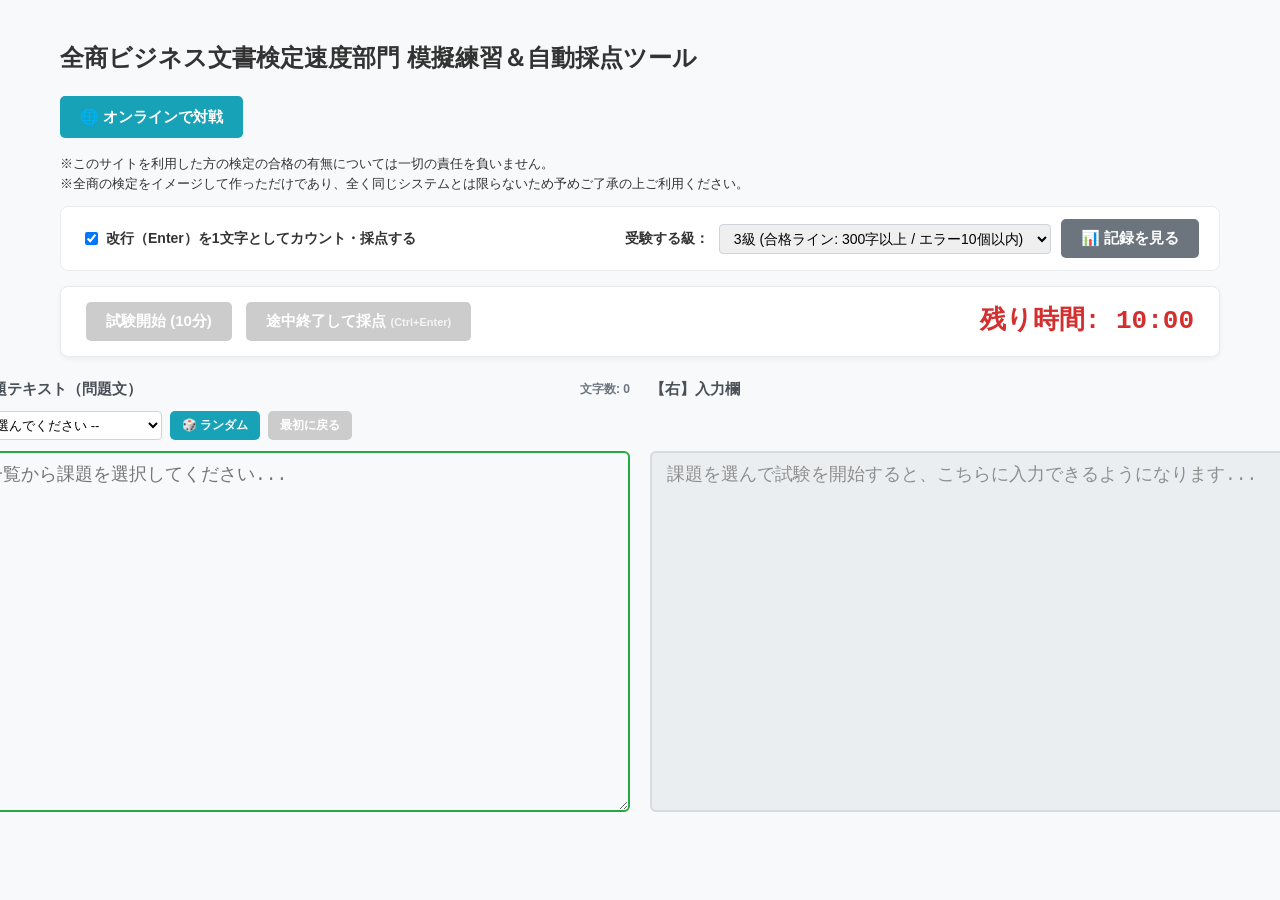
==== commit e5207fe8: "Add files via upload" ====
--- a/index.html
+++ b/index.html
@@ -588,6 +588,7 @@
   </div>
 
   <h2>全商ビジネス文書検定速度部門 模擬練習＆自動採点ツール</h2>
+  <p><a class="btn btn-info" href="online.html" style="display:inline-block;text-decoration:none;">🌐 オンラインで対戦</a></p>
 
   <p style="color: #333; font-size: 13px;">
     ※このサイトを利用した方の検定の合格の有無については一切の責任を負いません。
@@ -1619,4 +1620,4 @@
 
 </body>
 
-</html>+</html>
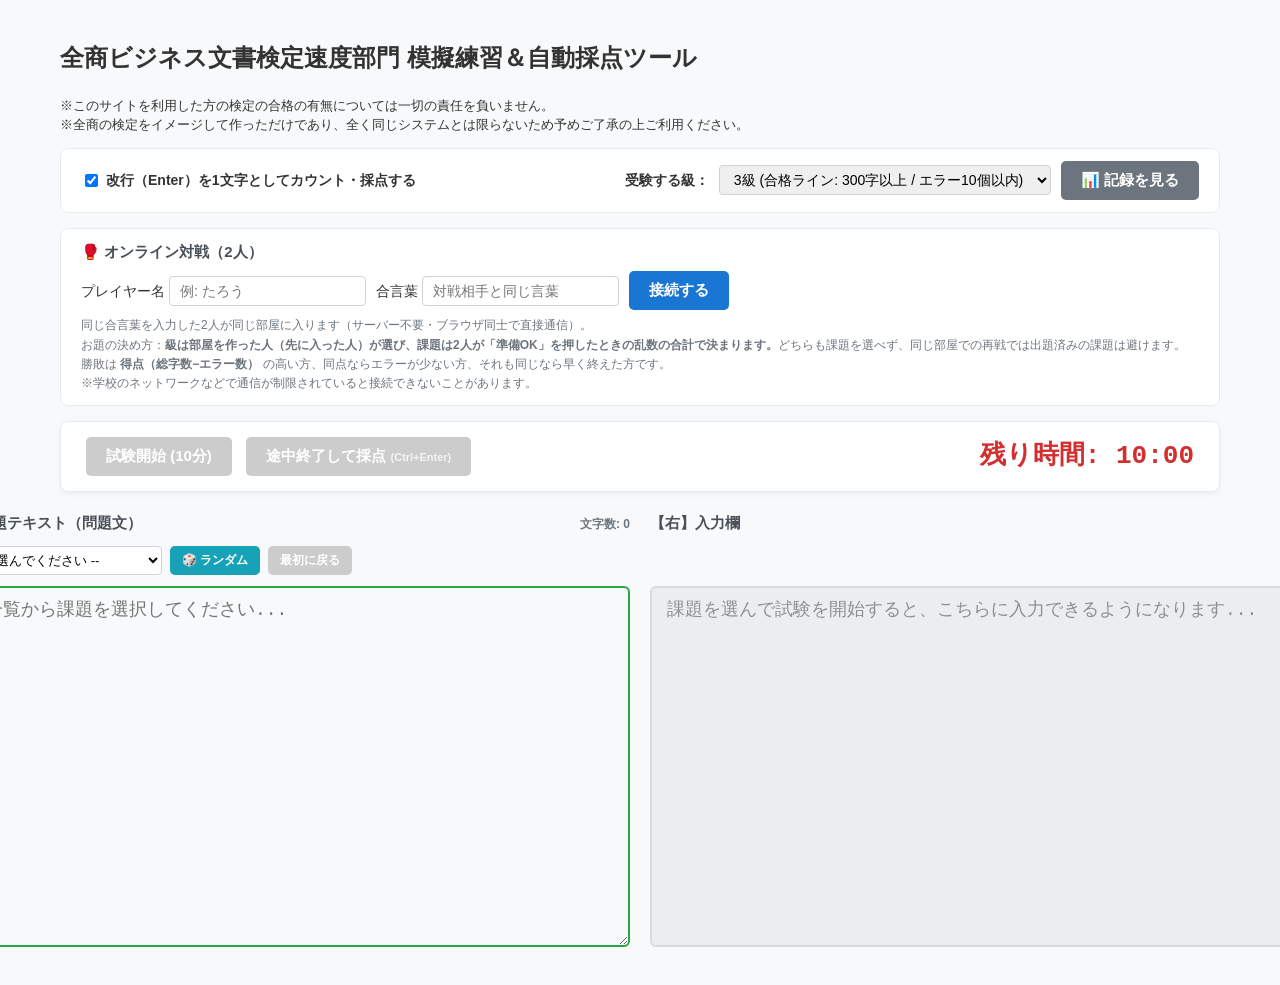
==== commit b9dd97e7: "Add files via upload" ====
--- a/index.html
+++ b/index.html
@@ -556,6 +556,185 @@
       background-color: #f8f9fa;
     }
 
+    /* ===== オンライン対戦 ===== */
+    .battle-panel {
+      margin-bottom: 15px;
+      background: #fff;
+      padding: 12px 20px;
+      border-radius: 8px;
+      border: 1px solid #e9ecef;
+      font-size: 14px;
+    }
+
+    .battle-panel h3 {
+      margin: 0 0 8px;
+      font-size: 15px;
+      color: #495057;
+    }
+
+    .battle-panel input[type="text"] {
+      font-size: 14px;
+      padding: 6px 10px;
+      border: 1px solid #ced4da;
+      border-radius: 4px;
+    }
+
+    .battle-row {
+      display: flex;
+      align-items: center;
+      gap: 10px;
+      flex-wrap: wrap;
+      margin: 6px 0;
+    }
+
+    .battle-hint {
+      font-size: 12px;
+      color: #6c757d;
+      margin: 6px 0 0;
+      line-height: 1.6;
+    }
+
+    .battle-vs {
+      font-size: 18px;
+      font-weight: bold;
+    }
+
+    .battle-vs .me {
+      color: #1976d2;
+    }
+
+    .battle-vs .opp {
+      color: #d32f2f;
+    }
+
+    #battleMsg {
+      font-weight: bold;
+      color: #495057;
+    }
+
+    .opp-panel {
+      display: none;
+      margin-top: 18px;
+      padding: 10px 14px 14px;
+      background: #fff;
+      border: 2px solid #d32f2f;
+      border-radius: 8px;
+    }
+
+    .opp-head {
+      display: flex;
+      align-items: center;
+      justify-content: space-between;
+      flex-wrap: wrap;
+      gap: 10px;
+      margin-bottom: 8px;
+      font-size: 14px;
+    }
+
+    .opp-head .opp-name {
+      color: #d32f2f;
+      font-weight: bold;
+      font-size: 15px;
+    }
+
+    .opp-viewport {
+      overflow: hidden;
+      margin: 0 auto;
+    }
+
+    .opp-scaler {
+      transform-origin: 0 0;
+      width: max-content;
+    }
+
+    .opp-pair {
+      display: flex;
+      gap: 20px;
+      width: max-content;
+    }
+
+    #oppPair textarea {
+      width: calc(60ch + 30px + 20px) !important;
+      resize: none;
+      pointer-events: none;
+      background-color: #f8f9fa;
+    }
+
+    #oppTarget {
+      border-color: #28a745;
+    }
+
+    #oppInput {
+      border-color: #d32f2f;
+    }
+
+    #battleResult {
+      margin-top: 18px;
+    }
+
+    #battleResult .verdict {
+      font-size: 26px;
+      font-weight: bold;
+      text-align: center;
+      padding: 16px;
+      border-radius: 8px;
+      margin-bottom: 10px;
+    }
+
+    #battleResult .verdict.win {
+      background: #fff3cd;
+      color: #856404;
+      border: 2px solid #ffc107;
+    }
+
+    #battleResult .verdict.lose {
+      background: #e2e3e5;
+      color: #383d41;
+      border: 2px solid #adb5bd;
+    }
+
+    #battleResult .verdict.draw {
+      background: #d1ecf1;
+      color: #0c5460;
+      border: 2px solid #17a2b8;
+    }
+
+    #battleResult table {
+      width: 100%;
+      border-collapse: collapse;
+      background: #fff;
+      font-size: 14px;
+    }
+
+    #battleResult th,
+    #battleResult td {
+      border: 1px solid #dee2e6;
+      padding: 8px;
+      text-align: center;
+    }
+
+    #battleResult th {
+      background: #f1f3f5;
+    }
+
+    /* 対戦中は、課題の選択と通常の開始ボタン類を隠す */
+    body.battle-on #startBtn,
+    body.battle-on #restartBtn,
+    body.battle-on #continueBtn,
+    body.battle-on #backToStartBtn,
+    body.battle-on #gradeRow,
+    body.battle-on #countNewlineLabel {
+      display: none !important;
+    }
+
+    body.battle-on .column-toolbar {
+      visibility: hidden;
+    }
+
+    body.battle-lobby #stopBtn {
+      display: none !important;
+    }
+
     @media (max-width: 900px) {
       .cbt-container {
         flex-direction: column;
@@ -588,7 +767,6 @@
   </div>
 
   <h2>全商ビジネス文書検定速度部門 模擬練習＆自動採点ツール</h2>
-  <p><a class="btn btn-info" href="online.html" style="display:inline-block;text-decoration:none;">🌐 オンラインで対戦</a></p>
 
   <p style="color: #333; font-size: 13px;">
     ※このサイトを利用した方の検定の合格の有無については一切の責任を負いません。
@@ -598,19 +776,58 @@
 
   <div class="settings-panel">
     <div style="display: flex; flex-direction: column; gap: 8px;">
-      <label>
+      <label id="countNewlineLabel">
         <input type="checkbox" id="countNewline" checked onchange="updateTargetCount(); updateInputCount();">
         改行（Enter）を1文字としてカウント・採点する
       </label>
     </div>
     <div style="display: flex; align-items: center; gap: 10px; flex-wrap: wrap;">
+      <span id="gradeRow" style="display: flex; align-items: center; gap: 10px; flex-wrap: wrap;">
       <label for="gradeSelect"><strong>受験する級：</strong></label>
       <select id="gradeSelect" onchange="onGradeChange()">
         <option value="3" selected>3級 (合格ライン: 300字以上 / エラー10個以内)</option>
         <option value="2">2級 (合格ライン: 450字以上 / エラー10個以内)</option>
         <option value="1">1級 (合格ライン: 700字以上 / エラー10個以内)</option>
       </select>
+      </span>
       <button class="btn btn-secondary" onclick="toggleHistoryModal()">📊 記録を見る</button>
+    </div>
+  </div>
+
+  <div id="battlePanel" class="battle-panel">
+    <h3>🥊 オンライン対戦（2人）</h3>
+
+    <div id="battleConnect">
+      <div class="battle-row">
+        <label>プレイヤー名 <input type="text" id="battleName" maxlength="12" placeholder="例: たろう" autocomplete="off"></label>
+        <label>合言葉 <input type="text" id="battlePass" maxlength="40" placeholder="対戦相手と同じ言葉" autocomplete="off"></label>
+        <button id="battleConnectBtn" class="btn btn-primary" onclick="Battle.connect()">接続する</button>
+      </div>
+      <p class="battle-hint">
+        同じ合言葉を入力した2人が同じ部屋に入ります（サーバー不要・ブラウザ同士で直接通信）。<br>
+        お題の決め方：<strong>級は部屋を作った人（先に入った人）が選び、課題は2人が「準備OK」を押したときの乱数の合計で決まります。</strong>どちらも課題を選べず、同じ部屋での再戦では出題済みの課題は避けます。<br>
+        勝敗は <strong>得点（総字数−エラー数）</strong> の高い方、同点ならエラーが少ない方、それも同じなら早く終えた方です。<br>
+        ※学校のネットワークなどで通信が制限されていると接続できないことがあります。
+      </p>
+    </div>
+
+    <div id="battleRoom" style="display: none;">
+      <div class="battle-row">
+        <span class="battle-vs"><span class="me" id="battleMe"></span> VS <span class="opp" id="battleOpp"></span></span>
+        <button class="btn btn-danger" style="margin-left: auto; padding: 6px 12px; font-size: 13px;" onclick="Battle.leave()">退室する</button>
+      </div>
+      <div class="battle-row">
+        <span>級：</span>
+        <select id="battleGrade" onchange="Battle.onGradeSelect()" style="padding: 5px 10px; font-size: 14px; border-radius: 4px; border: 1px solid #ced4da;">
+          <option value="3">3級</option>
+          <option value="2">2級</option>
+          <option value="1">1級</option>
+        </select>
+        <span id="battleGradeText" style="display: none; font-weight: bold;"></span>
+        <button id="battleReadyBtn" class="btn btn-success" onclick="Battle.toggleReady()">準備OK</button>
+        <button id="battleAgainBtn" class="btn btn-warning-custom" style="display: none;" onclick="Battle.rematch()">もう一度対戦する</button>
+      </div>
+      <div id="battleMsg"></div>
     </div>
   </div>
 
@@ -655,6 +872,28 @@
         onpaste="return false;" oncopy="return false;" oncut="return false;" oncontextmenu="return false;"></textarea>
     </div>
   </div>
+
+  <div id="oppPanel" class="opp-panel">
+    <div class="opp-head">
+      <span><span class="opp-name" id="oppName"></span> さんの画面
+        <span style="color: #6c757d; font-size: 12px;">（左: お手本 / 右: 入力）</span></span>
+      <span>
+        <span id="oppStatus" style="font-weight: bold;"></span>
+        <span id="oppCount" style="margin: 0 10px; color: #495057;"></span>
+        <button id="oppToggleBtn" class="btn btn-info" style="font-size: 12px; padding: 5px 12px;" onclick="Battle.toggleBig()" disabled>相手の画面を大きく見る</button>
+      </span>
+    </div>
+    <div id="oppViewport" class="opp-viewport">
+      <div id="oppScaler" class="opp-scaler">
+        <div id="oppPair" class="opp-pair">
+          <textarea id="oppTarget" readonly tabindex="-1" aria-label="相手のお手本"></textarea>
+          <textarea id="oppInput" readonly tabindex="-1" aria-label="相手の入力"></textarea>
+        </div>
+      </div>
+    </div>
+  </div>
+
+  <div id="battleResult"></div>
 
   <div id="resultBox">
     <h3>【採点結果】</h3>
@@ -1046,6 +1285,7 @@
       const text = getNormalizedText("inputArea");
       document.getElementById("inputCharCount").innerText = `文字数: ${text.length}`;
       checkAutoScroll();
+      if (window.Battle) Battle.onLocalInput();
     }
 
     function startTest() {
@@ -1124,6 +1364,16 @@
         document.getElementById("timer").innerText = `超過時間: ${min}:${sec < 10 ? '0' : ''}${sec}`;
       }
 
+      if (timeLeft === 0 && window.Battle && Battle.active) {
+        // 対戦中は10分で打ち切り、そのまま最終採点する（続けて打つことはできない）。
+        if (timerId) {
+          clearInterval(timerId);
+          timerId = null;
+        }
+        finishTest(false, false);
+        return;
+      }
+
       if (timeLeft === 0) {
         // 10分経過時点でいったんタイピングを停止し、
         // その時点の内容で自動的に採点する。
@@ -1305,6 +1555,9 @@
       if (atCheckpoint) {
         timeString = "10:00 (自動採点)";
         document.getElementById("timer").innerText = `かかった時間: ${timeString}`;
+      } else if (window.Battle && Battle.active && timeLeft <= 0) {
+        timeString = "10:00 (時間終了)";
+        document.getElementById("timer").innerText = `かかった時間: ${timeString}`;
       } else if (elapsed <= 600 && !isTimeoutCall) {
         timeString = `${minSecStr} (途中終了)`;
         document.getElementById("timer").innerText = `かかった時間: ${timeString}`;
@@ -1331,7 +1584,8 @@
 
       // 10分経過後に「タイピングを続ける」で継続入力してから採点した場合は、
       // 合否の判定そのものを行わない（正規の10分間で測っていないため）。
-      const isOvertimeFinal = !atCheckpoint && (elapsed > 600 || isTimeoutCall);
+      const isBattle = !!(window.Battle && Battle.active);
+      const isOvertimeFinal = !atCheckpoint && !isBattle && (elapsed > 600 || isTimeoutCall);
 
       const passBox = document.getElementById("passBox");
       const passStatus = document.getElementById("passStatus");
@@ -1350,7 +1604,7 @@
 
       document.getElementById("statusText").innerText = atCheckpoint
         ? "10分経過したため自動採点しました。続けて入力する場合は「タイピングを続ける」を押してください。"
-        : (isOvertimeFinal ? "タイムアップ後の継続練習お疲れ様でした！" : "途中終了して採点しました。");
+        : (isBattle ? "対戦の勝敗は上の「対戦結果」に表示されます。" : (isOvertimeFinal ? "タイムアップ後の継続練習お疲れ様でした！" : "途中終了して採点しました。"));
       document.getElementById("resultBox").style.display = "block";
 
       // 10分経過時点の自動採点記録を保存している場合、
@@ -1362,7 +1616,7 @@
 
       saveRecord({
         date: new Date().toLocaleString(),
-        source: `${currentSourceLabel} (${selectedGrade}級)`,
+        source: `${currentSourceLabel} (${selectedGrade}級${isBattle ? "・対戦" : ""})`,
         timeStr: timeString,
         mistakes: result.mistakesCount,
         missing: result.missingCount,
@@ -1376,6 +1630,14 @@
         checkpointRecordSaved = true;
       } else {
         checkpointRecordSaved = false;
+      }
+
+      if (isBattle) {
+        Battle.onLocalFinish({
+          text: document.getElementById("inputArea").value,
+          result: result,
+          elapsed: Math.min(600, Math.max(0, elapsed))
+        });
       }
     }
 
@@ -1618,6 +1880,7 @@
     }
   </script>
 
+  <script src="js/battle.js"></script>
 </body>
 
-</html>
+</html>
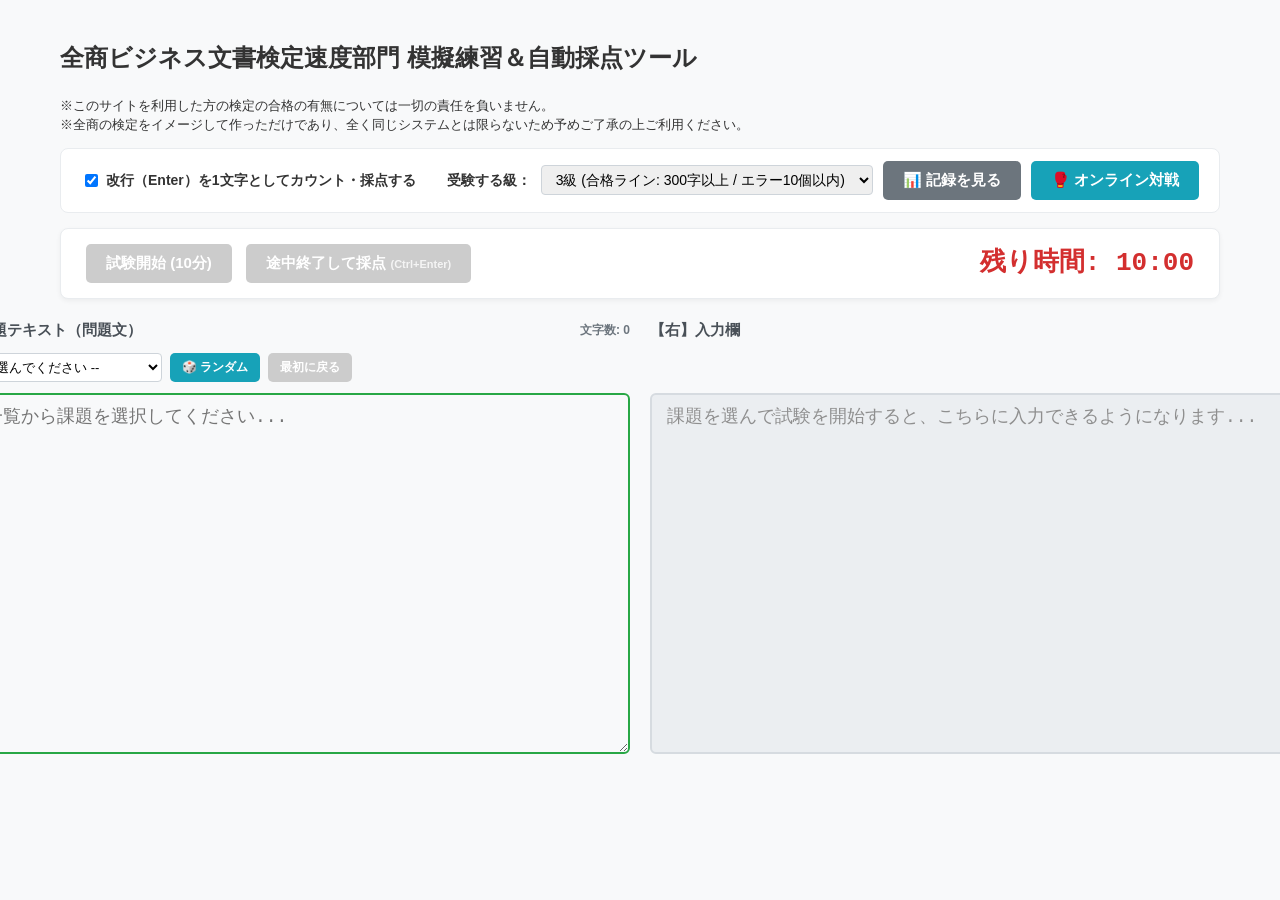
==== commit fcec3488: "Add files via upload" ====
--- a/index.html
+++ b/index.html
@@ -717,6 +717,106 @@
       background: #f1f3f5;
     }
 
+    /* ロビー画面（接続・準備）と、対戦画面上部のバー */
+    #battleLobby,
+    #battleBar {
+      display: none;
+    }
+
+    .battle-lobby-screen {
+      max-width: 760px;
+      margin: 20px auto;
+      padding: 20px 28px;
+    }
+
+    .lobby-vs {
+      display: flex;
+      align-items: stretch;
+      justify-content: center;
+      gap: 18px;
+      margin: 14px 0;
+    }
+
+    .lobby-vs .vs {
+      align-self: center;
+      font-size: 22px;
+      font-weight: bold;
+      color: #6c757d;
+    }
+
+    .lobby-player {
+      flex: 1;
+      max-width: 280px;
+      padding: 14px;
+      text-align: center;
+      border-radius: 8px;
+      border: 2px solid #ced4da;
+      background: #f8f9fa;
+    }
+
+    .lobby-player.me {
+      border-color: #1976d2;
+    }
+
+    .lobby-player.opp {
+      border-color: #d32f2f;
+    }
+
+    .lobby-player .pname {
+      font-size: 20px;
+      font-weight: bold;
+      word-break: break-all;
+    }
+
+    .lobby-player .pstate {
+      margin-top: 6px;
+      font-size: 14px;
+      font-weight: bold;
+      color: #6c757d;
+    }
+
+    .lobby-player .pstate.ready {
+      color: #28a745;
+    }
+
+    .battle-bar {
+      align-items: center;
+      justify-content: space-between;
+      flex-wrap: wrap;
+      gap: 10px;
+      margin-bottom: 15px;
+      padding: 10px 20px;
+      background: #fff;
+      border: 1px solid #e9ecef;
+      border-radius: 8px;
+    }
+
+    .battle-bar .battle-bar-msg {
+      flex: 1;
+      min-width: 200px;
+      font-size: 13px;
+      font-weight: bold;
+      color: #495057;
+    }
+
+    body.view-lobby #battleLobby {
+      display: block;
+    }
+
+    body.battle-on:not(.view-lobby) #battleBar {
+      display: flex;
+    }
+
+    body.view-lobby .settings-panel,
+    body.view-lobby .header-panel,
+    body.view-lobby .cbt-container,
+    body.view-lobby #resultBox,
+    body.view-lobby #oppPanel,
+    body.view-lobby #battleResult,
+    body.battle-on .settings-panel {
+      display: none !important;
+    }
+
     /* 対戦中は、課題の選択と通常の開始ボタン類を隠す */
     body.battle-on #startBtn,
     body.battle-on #restartBtn,
@@ -729,10 +829,6 @@
 
     body.battle-on .column-toolbar {
       visibility: hidden;
-    }
-
-    body.battle-lobby #stopBtn {
-      display: none !important;
     }
 
     @media (max-width: 900px) {
@@ -791,32 +887,38 @@
       </select>
       </span>
       <button class="btn btn-secondary" onclick="toggleHistoryModal()">📊 記録を見る</button>
+      <button class="btn btn-info" onclick="Battle.openLobby()">🥊 オンライン対戦</button>
     </div>
   </div>
 
-  <div id="battlePanel" class="battle-panel">
-    <h3>🥊 オンライン対戦（2人）</h3>
+  <!-- ===== オンライン対戦：ロビー画面（接続・準備） ===== -->
+  <div id="battleLobby" class="battle-panel battle-lobby-screen">
+    <h3>🥊 オンライン対戦ロビー（2人）</h3>
 
     <div id="battleConnect">
       <div class="battle-row">
         <label>プレイヤー名 <input type="text" id="battleName" maxlength="12" placeholder="例: たろう" autocomplete="off"></label>
         <label>合言葉 <input type="text" id="battlePass" maxlength="40" placeholder="対戦相手と同じ言葉" autocomplete="off"></label>
-        <button id="battleConnectBtn" class="btn btn-primary" onclick="Battle.connect()">接続する</button>
-      </div>
-      <p class="battle-hint">
-        同じ合言葉を入力した2人が同じ部屋に入ります（サーバー不要・ブラウザ同士で直接通信）。<br>
-        お題の決め方：<strong>級は部屋を作った人（先に入った人）が選び、課題は2人が「準備OK」を押したときの乱数の合計で決まります。</strong>どちらも課題を選べず、同じ部屋での再戦では出題済みの課題は避けます。<br>
-        勝敗は <strong>得点（総字数−エラー数）</strong> の高い方、同点ならエラーが少ない方、それも同じなら早く終えた方です。<br>
-        ※学校のネットワークなどで通信が制限されていると接続できないことがあります。
-      </p>
-    </div>
-
-    <div id="battleRoom" style="display: none;">
-      <div class="battle-row">
-        <span class="battle-vs"><span class="me" id="battleMe"></span> VS <span class="opp" id="battleOpp"></span></span>
-        <button class="btn btn-danger" style="margin-left: auto; padding: 6px 12px; font-size: 13px;" onclick="Battle.leave()">退室する</button>
       </div>
       <div class="battle-row">
+        <button id="battleConnectBtn" class="btn btn-primary" onclick="Battle.connect()">接続する</button>
+        <button class="btn btn-secondary" onclick="Battle.closeLobby()">← 練習ページに戻る</button>
+      </div>
+    </div>
+
+    <div id="battleRoom" style="display: none;">
+      <div class="lobby-vs">
+        <div class="lobby-player me">
+          <div class="pname" id="battleMe"></div>
+          <div class="pstate" id="battleMeState"></div>
+        </div>
+        <div class="vs">VS</div>
+        <div class="lobby-player opp">
+          <div class="pname" id="battleOpp"></div>
+          <div class="pstate" id="battleOppState"></div>
+        </div>
+      </div>
+      <div class="battle-row" style="justify-content: center;">
         <span>級：</span>
         <select id="battleGrade" onchange="Battle.onGradeSelect()" style="padding: 5px 10px; font-size: 14px; border-radius: 4px; border: 1px solid #ced4da;">
           <option value="3">3級</option>
@@ -825,10 +927,29 @@
         </select>
         <span id="battleGradeText" style="display: none; font-weight: bold;"></span>
         <button id="battleReadyBtn" class="btn btn-success" onclick="Battle.toggleReady()">準備OK</button>
-        <button id="battleAgainBtn" class="btn btn-warning-custom" style="display: none;" onclick="Battle.rematch()">もう一度対戦する</button>
       </div>
-      <div id="battleMsg"></div>
+      <div id="battleMsg" style="text-align: center;"></div>
+      <div class="battle-row" style="justify-content: center;">
+        <button class="btn btn-danger" style="padding: 6px 12px; font-size: 13px;" onclick="Battle.leave()">退室する</button>
+      </div>
     </div>
+
+    <p class="battle-hint">
+      同じ合言葉を入力した2人が同じ部屋に入ります（サーバー不要・ブラウザ同士で直接通信）。2人とも「準備OK」を押すと、自動で対戦画面に移ってカウントダウンが始まります。<br>
+      お題の決め方：<strong>級は先に入った人が選び、課題は2人が「準備OK」を押したときの乱数の合計で決まります。</strong>どちらも課題を選べず、同じ部屋での再戦では出題済みの課題は避けます。<br>
+      勝敗は <strong>得点（総字数−エラー数）</strong> の高い方、同点ならエラーが少ない方、それも同じなら早く終えた方です。<br>
+      ※学校のネットワークなどで通信が制限されていると接続できないことがあります。
+    </p>
+  </div>
+
+  <!-- ===== オンライン対戦：対戦画面の上部バー ===== -->
+  <div id="battleBar" class="battle-bar">
+    <span class="battle-vs"><span class="me" id="battleBarMe"></span> VS <span class="opp" id="battleBarOpp"></span></span>
+    <span id="battleBarMsg" class="battle-bar-msg"></span>
+    <span style="display: flex; gap: 8px;">
+      <button id="battleAgainBtn" class="btn btn-warning-custom" style="display: none; padding: 6px 12px; font-size: 13px;" onclick="Battle.rematch()">ロビーに戻る（再戦）</button>
+      <button class="btn btn-danger" style="padding: 6px 12px; font-size: 13px;" onclick="Battle.leave()">退室する</button>
+    </span>
   </div>
 
   <div class="header-panel">
